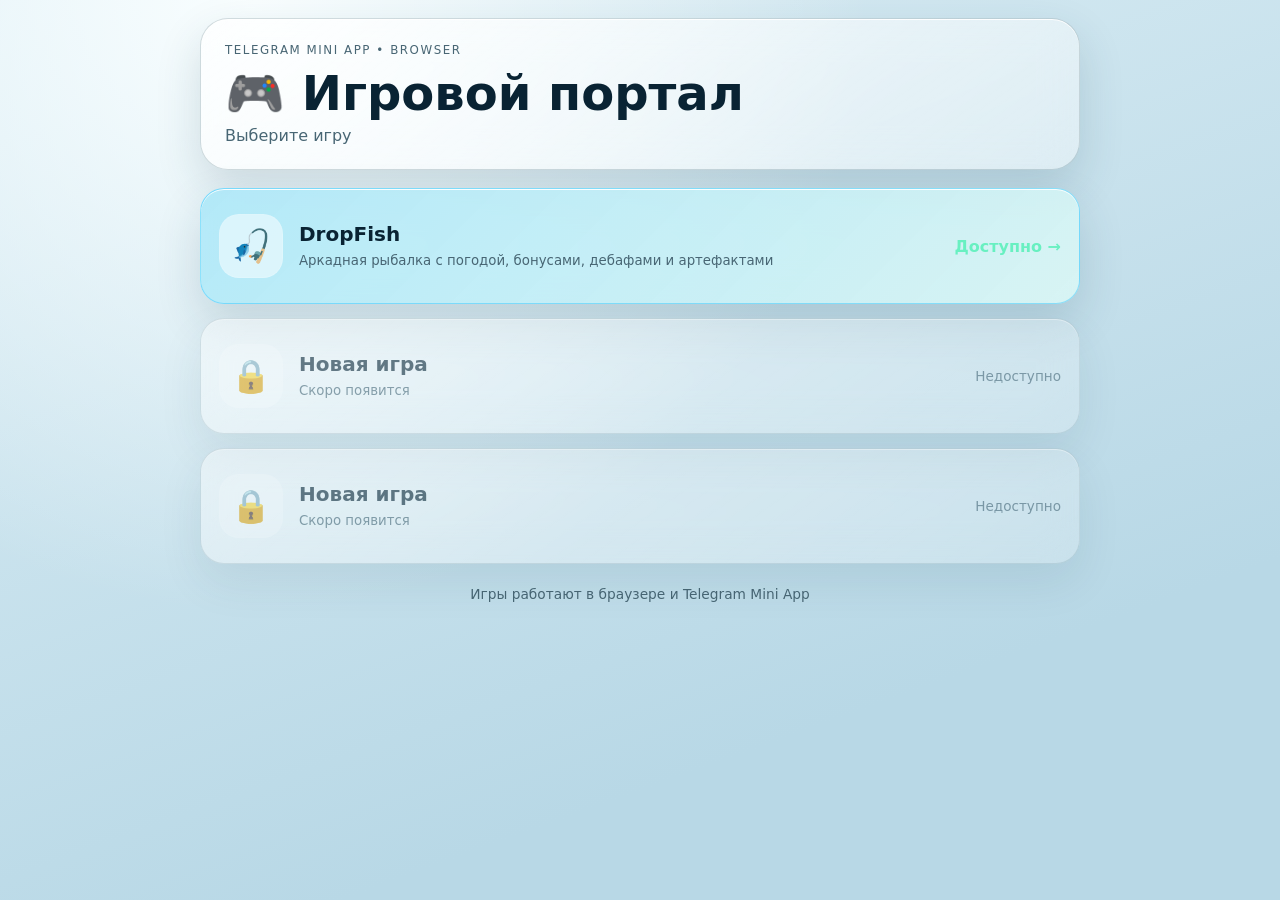
==== index.html @ 7bb8b009 "Add files via upload" ====
<!doctype html>
<html lang="ru">
<head>
  <meta charset="UTF-8" />
  <meta name="viewport" content="width=device-width, initial-scale=1, viewport-fit=cover" />
  <meta name="theme-color" content="#071b2d" />
  <title>Игровой портал</title>
  <link rel="stylesheet" href="./menu.css?v=1.0" />
  <script src="https://telegram.org/js/telegram-web-app.js"></script>
</head>
<body>
  <main class="portal-shell">
    <header class="portal-header glass">
      <div>
        <span class="eyebrow">Telegram Mini App • Browser</span>
        <h1>🎮 Игровой портал</h1>
        <p>Выберите игру</p>
      </div>
    </header>

    <section class="games-grid" aria-label="Список игр">
      <a class="game-card game-card--active glass" href="./dropfish/">
        <span class="game-icon" aria-hidden="true">🎣</span>
        <span class="game-copy">
          <strong>DropFish</strong>
          <small>Аркадная рыбалка с погодой, бонусами, дебафами и артефактами</small>
        </span>
        <span class="play-mark" aria-hidden="true">Доступно →</span>
      </a>

      <div class="game-card game-card--locked glass" aria-disabled="true">
        <span class="game-icon" aria-hidden="true">🔒</span>
        <span class="game-copy">
          <strong>Новая игра</strong>
          <small>Скоро появится</small>
        </span>
        <span class="locked-mark">Недоступно</span>
      </div>

      <div class="game-card game-card--locked glass" aria-disabled="true">
        <span class="game-icon" aria-hidden="true">🔒</span>
        <span class="game-copy">
          <strong>Новая игра</strong>
          <small>Скоро появится</small>
        </span>
        <span class="locked-mark">Недоступно</span>
      </div>
    </section>

    <footer class="portal-footer">Игры работают в браузере и Telegram Mini App</footer>
  </main>
  <script>
    (() => {
      const app = window.Telegram?.WebApp;
      if (app?.initData || (app?.platform && app.platform !== 'unknown')) {
        app.ready();
        app.expand();
        const bg = app.themeParams?.bg_color;
        if (bg) document.documentElement.style.setProperty('--tg-bg', bg);
      }
    })();
  </script>
</body>
</html>
---- menu.css ----
:root {
  color-scheme: dark;
  --bg: var(--tg-bg, #071b2d);
  --panel: rgba(15, 39, 55, .78);
  --panel-strong: rgba(17, 52, 69, .92);
  --line: rgba(157, 225, 255, .18);
  --text: #e8f7ff;
  --muted: #9eb8c7;
  --accent: #35c8ff;
  --accent-2: #68f0c1;
}
* { box-sizing: border-box; }
html, body { margin: 0; min-height: 100%; background: radial-gradient(circle at 20% 0%, #12354a 0, transparent 42%), linear-gradient(160deg, var(--bg), #03111e 72%); color: var(--text); font-family: Inter, ui-sans-serif, system-ui, -apple-system, BlinkMacSystemFont, "Segoe UI", sans-serif; }
body { min-height: 100dvh; padding: max(18px, env(safe-area-inset-top)) 16px max(22px, env(safe-area-inset-bottom)); }
.portal-shell { width: min(880px, 100%); margin: 0 auto; }
.glass { background: linear-gradient(145deg, rgba(255,255,255,.08), rgba(255,255,255,.025)); border: 1px solid var(--line); box-shadow: inset 0 1px rgba(255,255,255,.06), 0 18px 45px rgba(0,0,0,.22); backdrop-filter: blur(18px); -webkit-backdrop-filter: blur(18px); }
.portal-header { border-radius: 28px; padding: 24px; margin-bottom: 18px; }
.eyebrow { display: block; color: var(--muted); font-size: .74rem; letter-spacing: .13em; text-transform: uppercase; }
h1 { margin: 8px 0 4px; font-size: clamp(1.8rem, 6vw, 3rem); }
.portal-header p { margin: 0; color: var(--muted); }
.games-grid { display: grid; gap: 14px; }
.game-card { min-height: 116px; border-radius: 24px; padding: 18px; display: grid; grid-template-columns: auto 1fr auto; align-items: center; gap: 16px; color: inherit; text-decoration: none; transition: transform .2s ease, border-color .2s ease, box-shadow .2s ease; }
.game-card--active { border-color: rgba(53,200,255,.48); background: linear-gradient(135deg, rgba(20,98,128,.76), rgba(9,47,68,.76)); }
.game-card--active:hover, .game-card--active:focus-visible { transform: translateY(-2px); border-color: rgba(104,240,193,.72); box-shadow: inset 0 0 24px rgba(53,200,255,.12), 0 18px 45px rgba(0,0,0,.3); outline: none; }
.game-icon { width: 64px; height: 64px; border-radius: 20px; display: grid; place-items: center; font-size: 2rem; background: rgba(4,21,33,.42); border: 1px solid rgba(255,255,255,.1); }
.game-copy { min-width: 0; display: grid; gap: 6px; }
.game-copy strong { font-size: 1.25rem; }
.game-copy small { color: var(--muted); line-height: 1.35; }
.play-mark { color: var(--accent-2); font-weight: 800; white-space: nowrap; }
.game-card--locked { opacity: .58; cursor: not-allowed; }
.locked-mark { color: var(--muted); font-size: .85rem; }
.portal-footer { text-align: center; color: var(--muted); padding: 22px 8px 4px; font-size: .86rem; }
@media (max-width: 560px) {
  body { padding-left: 12px; padding-right: 12px; }
  .portal-header { padding: 20px; border-radius: 24px; }
  .game-card { grid-template-columns: auto 1fr; min-height: 105px; padding: 15px; border-radius: 22px; }
  .game-icon { width: 56px; height: 56px; border-radius: 17px; }
  .play-mark, .locked-mark { grid-column: 2; }
}
@media (prefers-color-scheme: light) {
  :root { color-scheme: light; --bg: #dceef5; --text: #092333; --muted: #486674; --line: rgba(9,55,74,.18); }
  html, body { background: radial-gradient(circle at 20% 0%, #f9feff 0, transparent 45%), linear-gradient(160deg, #dceef5, #b8d8e6 75%); }
  .glass { background: linear-gradient(145deg, rgba(255,255,255,.72), rgba(255,255,255,.38)); box-shadow: inset 0 1px rgba(255,255,255,.9), 0 18px 45px rgba(25,70,88,.16); }
  .game-card--active { background: linear-gradient(135deg, rgba(171,231,248,.88), rgba(220,248,245,.82)); }
  .game-icon { background: rgba(255,255,255,.5); }
}
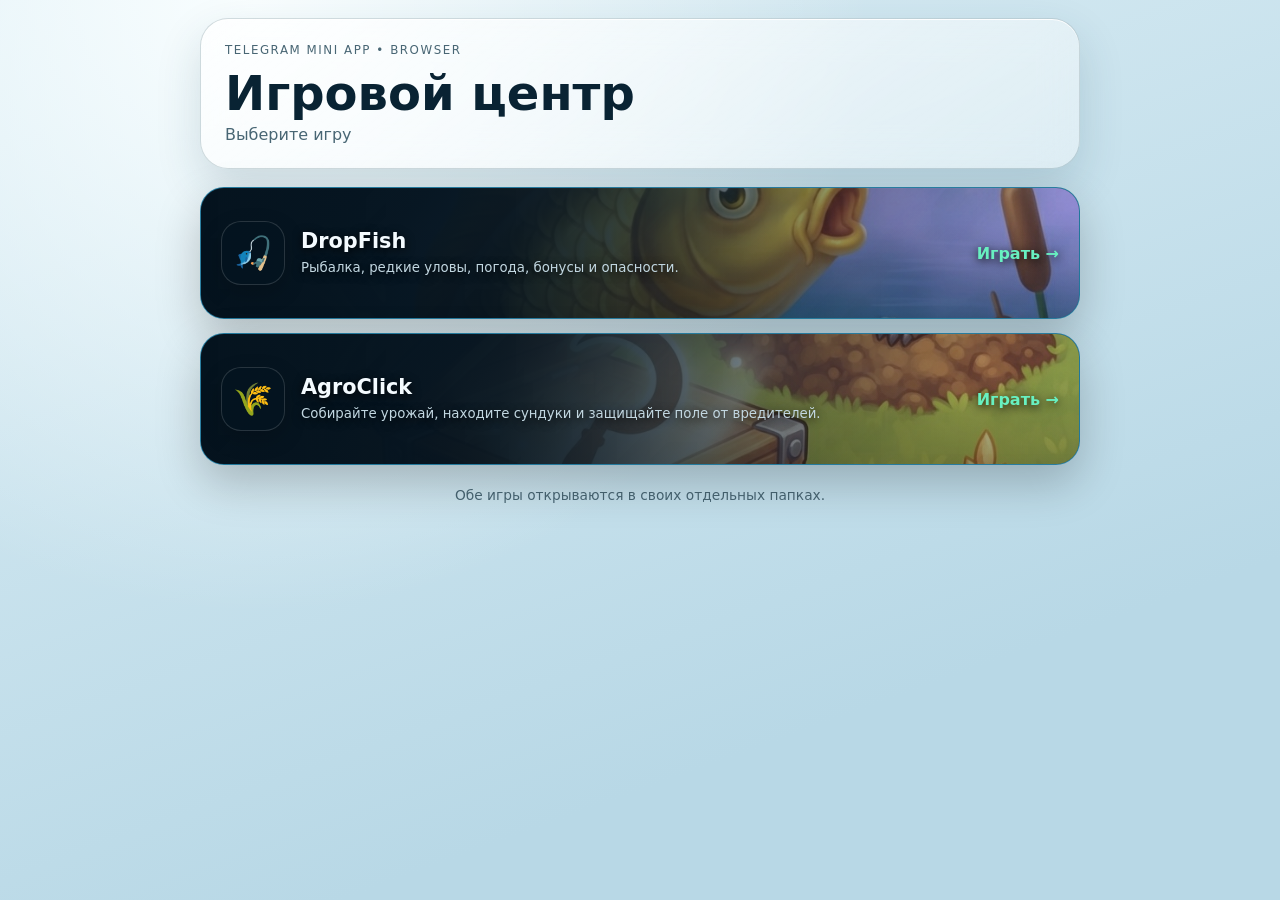
==== commit 1e2ed06b: "Add files via upload" ====
--- a/index.html
+++ b/index.html
@@ -4,61 +4,47 @@
   <meta charset="UTF-8" />
   <meta name="viewport" content="width=device-width, initial-scale=1, viewport-fit=cover" />
   <meta name="theme-color" content="#071b2d" />
-  <title>Игровой портал</title>
-  <link rel="stylesheet" href="./menu.css?v=1.0" />
+  <title>Игровой центр</title>
+  <link rel="stylesheet" href="menu.css?v=1.43-original-cards" />
   <script src="https://telegram.org/js/telegram-web-app.js"></script>
 </head>
 <body>
   <main class="portal-shell">
     <header class="portal-header glass">
-      <div>
-        <span class="eyebrow">Telegram Mini App • Browser</span>
-        <h1>🎮 Игровой портал</h1>
-        <p>Выберите игру</p>
-      </div>
+      <span class="eyebrow">Telegram Mini App • Browser</span>
+      <h1>Игровой центр</h1>
+      <p>Выберите игру</p>
     </header>
 
     <section class="games-grid" aria-label="Список игр">
-      <a class="game-card game-card--active glass" href="./dropfish/">
+      <a class="game-card game-card--active game-card--dropfish glass" href="./dropfish/">
+        <span class="game-card-art" aria-hidden="true"></span>
+        <span class="game-card-shade" aria-hidden="true"></span>
         <span class="game-icon" aria-hidden="true">🎣</span>
         <span class="game-copy">
           <strong>DropFish</strong>
-          <small>Аркадная рыбалка с погодой, бонусами, дебафами и артефактами</small>
+          <small>Рыбалка, редкие уловы, погода, бонусы и опасности.</small>
         </span>
-        <span class="play-mark" aria-hidden="true">Доступно →</span>
+        <span class="play-mark">Играть →</span>
       </a>
 
-      <div class="game-card game-card--locked glass" aria-disabled="true">
-        <span class="game-icon" aria-hidden="true">🔒</span>
+      <a class="game-card game-card--active game-card--agroclick glass" href="./agroclick/">
+        <span class="game-card-art" aria-hidden="true"></span>
+        <span class="game-card-shade" aria-hidden="true"></span>
+        <span class="game-icon" aria-hidden="true">🌾</span>
         <span class="game-copy">
-          <strong>Новая игра</strong>
-          <small>Скоро появится</small>
+          <strong>AgroClick</strong>
+          <small>Собирайте урожай, находите сундуки и защищайте поле от вредителей.</small>
         </span>
-        <span class="locked-mark">Недоступно</span>
-      </div>
-
-      <div class="game-card game-card--locked glass" aria-disabled="true">
-        <span class="game-icon" aria-hidden="true">🔒</span>
-        <span class="game-copy">
-          <strong>Новая игра</strong>
-          <small>Скоро появится</small>
-        </span>
-        <span class="locked-mark">Недоступно</span>
-      </div>
+        <span class="play-mark">Играть →</span>
+      </a>
     </section>
 
-    <footer class="portal-footer">Игры работают в браузере и Telegram Mini App</footer>
+    <footer class="portal-footer">Обе игры открываются в своих отдельных папках.</footer>
   </main>
   <script>
-    (() => {
-      const app = window.Telegram?.WebApp;
-      if (app?.initData || (app?.platform && app.platform !== 'unknown')) {
-        app.ready();
-        app.expand();
-        const bg = app.themeParams?.bg_color;
-        if (bg) document.documentElement.style.setProperty('--tg-bg', bg);
-      }
-    })();
+    const tg = window.Telegram?.WebApp;
+    if (tg) { tg.ready(); tg.expand(); }
   </script>
 </body>
 </html>
--- a/menu.css
+++ b/menu.css
@@ -1,46 +1,153 @@
 :root {
   color-scheme: dark;
   --bg: var(--tg-bg, #071b2d);
-  --panel: rgba(15, 39, 55, .78);
-  --panel-strong: rgba(17, 52, 69, .92);
   --line: rgba(157, 225, 255, .18);
   --text: #e8f7ff;
   --muted: #9eb8c7;
-  --accent: #35c8ff;
   --accent-2: #68f0c1;
 }
+
 * { box-sizing: border-box; }
-html, body { margin: 0; min-height: 100%; background: radial-gradient(circle at 20% 0%, #12354a 0, transparent 42%), linear-gradient(160deg, var(--bg), #03111e 72%); color: var(--text); font-family: Inter, ui-sans-serif, system-ui, -apple-system, BlinkMacSystemFont, "Segoe UI", sans-serif; }
-body { min-height: 100dvh; padding: max(18px, env(safe-area-inset-top)) 16px max(22px, env(safe-area-inset-bottom)); }
+
+html,
+body {
+  margin: 0;
+  min-height: 100%;
+  background:
+    radial-gradient(circle at 20% 0%, #12354a 0, transparent 42%),
+    linear-gradient(160deg, var(--bg), #03111e 72%);
+  color: var(--text);
+  font-family: Inter, ui-sans-serif, system-ui, -apple-system, BlinkMacSystemFont, "Segoe UI", sans-serif;
+}
+
+body {
+  min-height: 100dvh;
+  padding: max(18px, env(safe-area-inset-top)) 16px max(22px, env(safe-area-inset-bottom));
+}
+
 .portal-shell { width: min(880px, 100%); margin: 0 auto; }
-.glass { background: linear-gradient(145deg, rgba(255,255,255,.08), rgba(255,255,255,.025)); border: 1px solid var(--line); box-shadow: inset 0 1px rgba(255,255,255,.06), 0 18px 45px rgba(0,0,0,.22); backdrop-filter: blur(18px); -webkit-backdrop-filter: blur(18px); }
+
+.glass {
+  background: linear-gradient(145deg, rgba(255,255,255,.08), rgba(255,255,255,.025));
+  border: 1px solid var(--line);
+  box-shadow: inset 0 1px rgba(255,255,255,.06), 0 18px 45px rgba(0,0,0,.22);
+  backdrop-filter: blur(18px);
+  -webkit-backdrop-filter: blur(18px);
+}
+
 .portal-header { border-radius: 28px; padding: 24px; margin-bottom: 18px; }
 .eyebrow { display: block; color: var(--muted); font-size: .74rem; letter-spacing: .13em; text-transform: uppercase; }
 h1 { margin: 8px 0 4px; font-size: clamp(1.8rem, 6vw, 3rem); }
 .portal-header p { margin: 0; color: var(--muted); }
 .games-grid { display: grid; gap: 14px; }
-.game-card { min-height: 116px; border-radius: 24px; padding: 18px; display: grid; grid-template-columns: auto 1fr auto; align-items: center; gap: 16px; color: inherit; text-decoration: none; transition: transform .2s ease, border-color .2s ease, box-shadow .2s ease; }
-.game-card--active { border-color: rgba(53,200,255,.48); background: linear-gradient(135deg, rgba(20,98,128,.76), rgba(9,47,68,.76)); }
-.game-card--active:hover, .game-card--active:focus-visible { transform: translateY(-2px); border-color: rgba(104,240,193,.72); box-shadow: inset 0 0 24px rgba(53,200,255,.12), 0 18px 45px rgba(0,0,0,.3); outline: none; }
-.game-icon { width: 64px; height: 64px; border-radius: 20px; display: grid; place-items: center; font-size: 2rem; background: rgba(4,21,33,.42); border: 1px solid rgba(255,255,255,.1); }
-.game-copy { min-width: 0; display: grid; gap: 6px; }
-.game-copy strong { font-size: 1.25rem; }
-.game-copy small { color: var(--muted); line-height: 1.35; }
-.play-mark { color: var(--accent-2); font-weight: 800; white-space: nowrap; }
-.game-card--locked { opacity: .58; cursor: not-allowed; }
+
+.game-card {
+  position: relative;
+  isolation: isolate;
+  overflow: hidden;
+  min-height: 132px;
+  border-radius: 24px;
+  padding: 20px;
+  display: grid;
+  grid-template-columns: auto minmax(0, 1fr) auto;
+  align-items: center;
+  gap: 16px;
+  color: inherit;
+  text-decoration: none;
+  transition: transform .2s ease, border-color .2s ease, box-shadow .2s ease;
+}
+
+.game-card--active {
+  border-color: rgba(53,200,255,.48);
+  background: linear-gradient(135deg, rgba(8,37,55,.96), rgba(7,31,47,.86));
+}
+
+.game-card--active:hover,
+.game-card--active:focus-visible {
+  transform: translateY(-2px);
+  border-color: rgba(104,240,193,.72);
+  box-shadow: inset 0 0 24px rgba(53,200,255,.12), 0 18px 45px rgba(0,0,0,.3);
+  outline: none;
+}
+
+.game-card-art,
+.game-card-shade {
+  position: absolute;
+  inset: 0;
+  pointer-events: none;
+}
+
+.game-card-art {
+  z-index: -3;
+  background-position: center right;
+  background-repeat: no-repeat;
+  background-size: cover;
+  opacity: .92;
+  transform: scale(1.01);
+
+  /* Изображение заметно справа сверху и плавно исчезает к левому нижнему углу. */
+  -webkit-mask-image: linear-gradient(135deg, transparent 0%, rgba(0,0,0,.08) 23%, rgba(0,0,0,.78) 58%, #000 82%);
+  mask-image: linear-gradient(135deg, transparent 0%, rgba(0,0,0,.08) 23%, rgba(0,0,0,.78) 58%, #000 82%);
+}
+
+.game-card--dropfish .game-card-art { background-image: url("./assets/menu/dropfish-card-v2.png?v=1.43"); }
+.game-card--agroclick .game-card-art { background-image: url("./assets/menu/agroclick-card-v2.png?v=1.43"); }
+
+.game-card-shade {
+  z-index: -2;
+  background:
+    linear-gradient(90deg, rgba(4,18,29,.96) 0%, rgba(4,18,29,.85) 34%, rgba(4,18,29,.32) 68%, rgba(4,18,29,.08) 100%),
+    linear-gradient(0deg, rgba(2,12,20,.28), transparent 72%);
+}
+
+.game-card > :not(.game-card-art):not(.game-card-shade) { position: relative; z-index: 1; }
+
+.game-icon {
+  width: 64px;
+  height: 64px;
+  border-radius: 20px;
+  display: grid;
+  place-items: center;
+  font-size: 2rem;
+  background: rgba(4,21,33,.6);
+  border: 1px solid rgba(255,255,255,.14);
+  box-shadow: 0 8px 22px rgba(0,0,0,.18);
+}
+
+.game-copy { min-width: 0; display: grid; gap: 6px; text-shadow: 0 2px 10px rgba(0,0,0,.9); }
+.game-copy strong { font-size: 1.3rem; }
+.game-copy small { color: #c2d7e1; line-height: 1.4; max-width: 520px; }
+.play-mark { color: var(--accent-2); font-weight: 800; white-space: nowrap; text-shadow: 0 2px 10px rgba(0,0,0,.9); }
+
+.game-card--locked { opacity: .58; cursor: not-allowed; min-height: 112px; }
 .locked-mark { color: var(--muted); font-size: .85rem; }
 .portal-footer { text-align: center; color: var(--muted); padding: 22px 8px 4px; font-size: .86rem; }
+
 @media (max-width: 560px) {
   body { padding-left: 12px; padding-right: 12px; }
   .portal-header { padding: 20px; border-radius: 24px; }
-  .game-card { grid-template-columns: auto 1fr; min-height: 105px; padding: 15px; border-radius: 22px; }
+  .game-card { grid-template-columns: auto 1fr; min-height: 132px; padding: 16px; border-radius: 22px; }
   .game-icon { width: 56px; height: 56px; border-radius: 17px; }
   .play-mark, .locked-mark { grid-column: 2; }
+  .game-card-art { background-position: 62% center; opacity: .83; }
+  .game-card-shade {
+    background:
+      linear-gradient(90deg, rgba(4,18,29,.98) 0%, rgba(4,18,29,.88) 45%, rgba(4,18,29,.25) 100%),
+      linear-gradient(0deg, rgba(2,12,20,.38), transparent 72%);
+  }
 }
+
 @media (prefers-color-scheme: light) {
   :root { color-scheme: light; --bg: #dceef5; --text: #092333; --muted: #486674; --line: rgba(9,55,74,.18); }
-  html, body { background: radial-gradient(circle at 20% 0%, #f9feff 0, transparent 45%), linear-gradient(160deg, #dceef5, #b8d8e6 75%); }
-  .glass { background: linear-gradient(145deg, rgba(255,255,255,.72), rgba(255,255,255,.38)); box-shadow: inset 0 1px rgba(255,255,255,.9), 0 18px 45px rgba(25,70,88,.16); }
-  .game-card--active { background: linear-gradient(135deg, rgba(171,231,248,.88), rgba(220,248,245,.82)); }
-  .game-icon { background: rgba(255,255,255,.5); }
+  html, body {
+    background:
+      radial-gradient(circle at 20% 0%, #f9feff 0, transparent 45%),
+      linear-gradient(160deg, #dceef5, #b8d8e6 75%);
+  }
+  .portal-header.glass,
+  .game-card--locked.glass {
+    background: linear-gradient(145deg, rgba(255,255,255,.72), rgba(255,255,255,.38));
+    box-shadow: inset 0 1px rgba(255,255,255,.9), 0 18px 45px rgba(25,70,88,.16);
+  }
+  .game-card--active { color: #f4fbff; }
 }
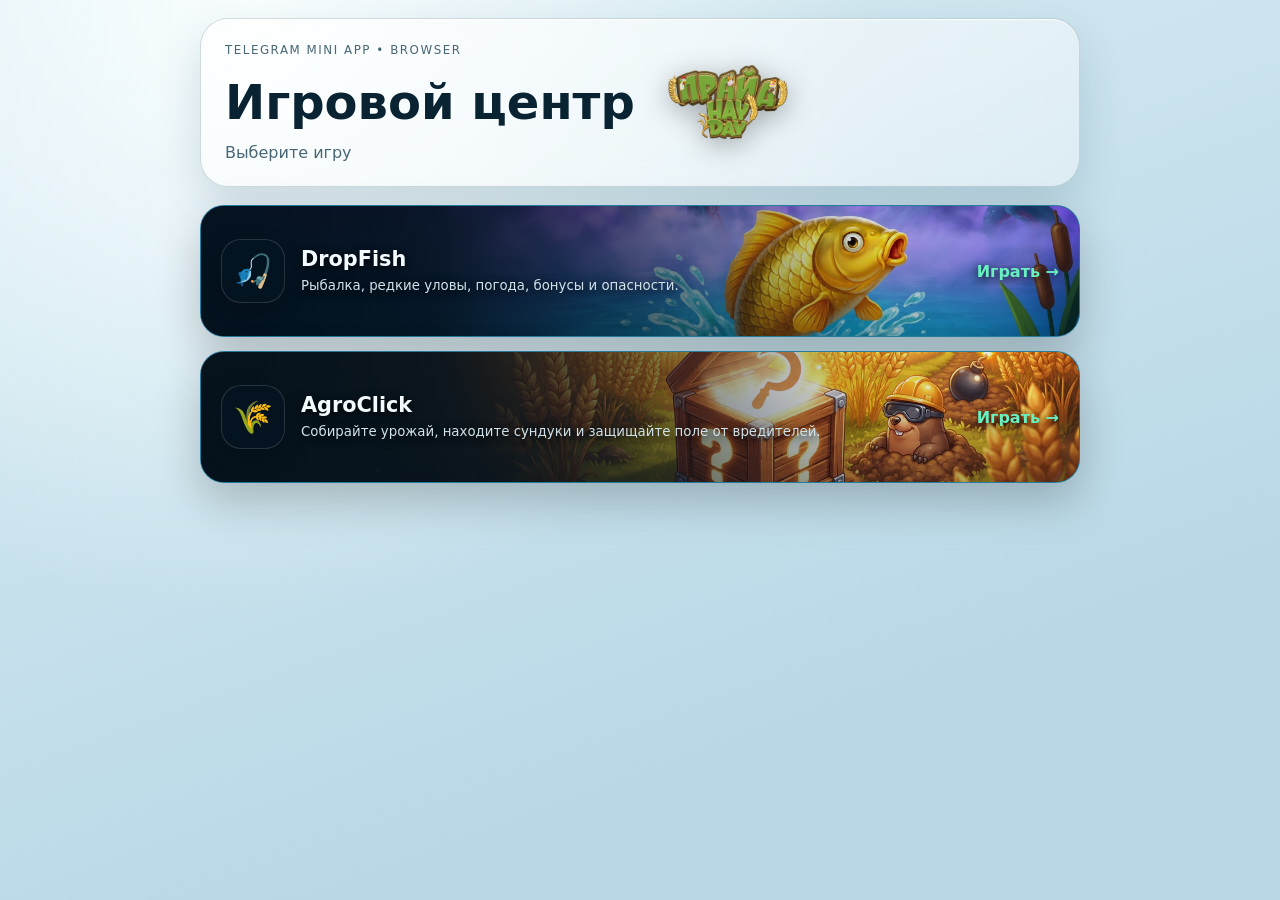
==== commit 7349247a: "Add files via upload" ====
--- a/index.html
+++ b/index.html
@@ -5,46 +5,34 @@
   <meta name="viewport" content="width=device-width, initial-scale=1, viewport-fit=cover" />
   <meta name="theme-color" content="#071b2d" />
   <title>Игровой центр</title>
-  <link rel="stylesheet" href="menu.css?v=1.43-original-cards" />
+  <link rel="stylesheet" href="menu.css?v=1.45-test-complete" />
   <script src="https://telegram.org/js/telegram-web-app.js"></script>
 </head>
 <body>
   <main class="portal-shell">
     <header class="portal-header glass">
       <span class="eyebrow">Telegram Mini App • Browser</span>
-      <h1>Игровой центр</h1>
+      <div class="portal-title-row">
+        <h1>Игровой центр</h1>
+        <img class="portal-logo" src="./assets/menu/game-center-logo.png?v=1.45" alt="Логотип игрового центра" />
+      </div>
       <p>Выберите игру</p>
     </header>
-
     <section class="games-grid" aria-label="Список игр">
       <a class="game-card game-card--active game-card--dropfish glass" href="./dropfish/">
-        <span class="game-card-art" aria-hidden="true"></span>
-        <span class="game-card-shade" aria-hidden="true"></span>
+        <span class="game-card-art" aria-hidden="true"></span><span class="game-card-shade" aria-hidden="true"></span>
         <span class="game-icon" aria-hidden="true">🎣</span>
-        <span class="game-copy">
-          <strong>DropFish</strong>
-          <small>Рыбалка, редкие уловы, погода, бонусы и опасности.</small>
-        </span>
+        <span class="game-copy"><strong>DropFish</strong><small>Рыбалка, редкие уловы, погода, бонусы и опасности.</small></span>
         <span class="play-mark">Играть →</span>
       </a>
-
       <a class="game-card game-card--active game-card--agroclick glass" href="./agroclick/">
-        <span class="game-card-art" aria-hidden="true"></span>
-        <span class="game-card-shade" aria-hidden="true"></span>
+        <span class="game-card-art" aria-hidden="true"></span><span class="game-card-shade" aria-hidden="true"></span>
         <span class="game-icon" aria-hidden="true">🌾</span>
-        <span class="game-copy">
-          <strong>AgroClick</strong>
-          <small>Собирайте урожай, находите сундуки и защищайте поле от вредителей.</small>
-        </span>
+        <span class="game-copy"><strong>AgroClick</strong><small>Собирайте урожай, находите сундуки и защищайте поле от вредителей.</small></span>
         <span class="play-mark">Играть →</span>
       </a>
     </section>
-
-    <footer class="portal-footer">Обе игры открываются в своих отдельных папках.</footer>
   </main>
-  <script>
-    const tg = window.Telegram?.WebApp;
-    if (tg) { tg.ready(); tg.expand(); }
-  </script>
+  <script>const tg=window.Telegram?.WebApp;if(tg){tg.ready();tg.expand();}</script>
 </body>
 </html>
--- a/menu.css
+++ b/menu.css
@@ -6,11 +6,8 @@
   --muted: #9eb8c7;
   --accent-2: #68f0c1;
 }
-
 * { box-sizing: border-box; }
-
-html,
-body {
+html, body {
   margin: 0;
   min-height: 100%;
   background:
@@ -19,14 +16,11 @@
   color: var(--text);
   font-family: Inter, ui-sans-serif, system-ui, -apple-system, BlinkMacSystemFont, "Segoe UI", sans-serif;
 }
-
 body {
   min-height: 100dvh;
   padding: max(18px, env(safe-area-inset-top)) 16px max(22px, env(safe-area-inset-bottom));
 }
-
 .portal-shell { width: min(880px, 100%); margin: 0 auto; }
-
 .glass {
   background: linear-gradient(145deg, rgba(255,255,255,.08), rgba(255,255,255,.025));
   border: 1px solid var(--line);
@@ -34,13 +28,13 @@
   backdrop-filter: blur(18px);
   -webkit-backdrop-filter: blur(18px);
 }
-
 .portal-header { border-radius: 28px; padding: 24px; margin-bottom: 18px; }
 .eyebrow { display: block; color: var(--muted); font-size: .74rem; letter-spacing: .13em; text-transform: uppercase; }
-h1 { margin: 8px 0 4px; font-size: clamp(1.8rem, 6vw, 3rem); }
+.portal-title-row { display: flex; align-items: center; gap: 18px; margin: 8px 0 4px; }
+h1 { margin: 0; font-size: clamp(1.8rem, 6vw, 3rem); line-height: 1; }
+.portal-logo { width: clamp(92px, 16vw, 150px); max-height: 74px; object-fit: contain; filter: drop-shadow(0 6px 14px rgba(0,0,0,.32)); }
 .portal-header p { margin: 0; color: var(--muted); }
 .games-grid { display: grid; gap: 14px; }
-
 .game-card {
   position: relative;
   isolation: isolate;
@@ -56,12 +50,10 @@
   text-decoration: none;
   transition: transform .2s ease, border-color .2s ease, box-shadow .2s ease;
 }
-
 .game-card--active {
   border-color: rgba(53,200,255,.48);
   background: linear-gradient(135deg, rgba(8,37,55,.96), rgba(7,31,47,.86));
 }
-
 .game-card--active:hover,
 .game-card--active:focus-visible {
   transform: translateY(-2px);
@@ -69,85 +61,50 @@
   box-shadow: inset 0 0 24px rgba(53,200,255,.12), 0 18px 45px rgba(0,0,0,.3);
   outline: none;
 }
-
-.game-card-art,
-.game-card-shade {
-  position: absolute;
-  inset: 0;
-  pointer-events: none;
-}
-
+.game-card-art, .game-card-shade { position: absolute; inset: 0; pointer-events: none; }
 .game-card-art {
   z-index: -3;
-  background-position: center right;
+  background-position: center;
   background-repeat: no-repeat;
   background-size: cover;
-  opacity: .92;
-  transform: scale(1.01);
-
-  /* Изображение заметно справа сверху и плавно исчезает к левому нижнему углу. */
-  -webkit-mask-image: linear-gradient(135deg, transparent 0%, rgba(0,0,0,.08) 23%, rgba(0,0,0,.78) 58%, #000 82%);
-  mask-image: linear-gradient(135deg, transparent 0%, rgba(0,0,0,.08) 23%, rgba(0,0,0,.78) 58%, #000 82%);
+  opacity: .98;
 }
-
-.game-card--dropfish .game-card-art { background-image: url("./assets/menu/dropfish-card-v2.png?v=1.43"); }
-.game-card--agroclick .game-card-art { background-image: url("./assets/menu/agroclick-card-v2.png?v=1.43"); }
-
+.game-card--dropfish .game-card-art { background-image: url("./assets/menu/dropfish-card.jpg?v=1.45"); }
+.game-card--agroclick .game-card-art { background-image: url("./assets/menu/agroclick-card.jpg?v=1.45"); }
 .game-card-shade {
   z-index: -2;
   background:
-    linear-gradient(90deg, rgba(4,18,29,.96) 0%, rgba(4,18,29,.85) 34%, rgba(4,18,29,.32) 68%, rgba(4,18,29,.08) 100%),
-    linear-gradient(0deg, rgba(2,12,20,.28), transparent 72%);
+    linear-gradient(90deg, rgba(4,18,29,.97) 0%, rgba(4,18,29,.90) 27%, rgba(4,18,29,.58) 48%, rgba(4,18,29,.12) 76%, rgba(4,18,29,.02) 100%),
+    linear-gradient(0deg, rgba(2,12,20,.24), transparent 72%);
 }
-
 .game-card > :not(.game-card-art):not(.game-card-shade) { position: relative; z-index: 1; }
-
 .game-icon {
-  width: 64px;
-  height: 64px;
-  border-radius: 20px;
-  display: grid;
-  place-items: center;
-  font-size: 2rem;
-  background: rgba(4,21,33,.6);
-  border: 1px solid rgba(255,255,255,.14);
+  width: 64px; height: 64px; border-radius: 20px; display: grid; place-items: center;
+  font-size: 2rem; background: rgba(4,21,33,.64); border: 1px solid rgba(255,255,255,.14);
   box-shadow: 0 8px 22px rgba(0,0,0,.18);
 }
-
-.game-copy { min-width: 0; display: grid; gap: 6px; text-shadow: 0 2px 10px rgba(0,0,0,.9); }
+.game-copy { min-width: 0; display: grid; gap: 6px; text-shadow: 0 2px 10px rgba(0,0,0,.95); }
 .game-copy strong { font-size: 1.3rem; }
-.game-copy small { color: #c2d7e1; line-height: 1.4; max-width: 520px; }
-.play-mark { color: var(--accent-2); font-weight: 800; white-space: nowrap; text-shadow: 0 2px 10px rgba(0,0,0,.9); }
-
-.game-card--locked { opacity: .58; cursor: not-allowed; min-height: 112px; }
-.locked-mark { color: var(--muted); font-size: .85rem; }
-.portal-footer { text-align: center; color: var(--muted); padding: 22px 8px 4px; font-size: .86rem; }
-
+.game-copy small { color: #d0e2ea; line-height: 1.4; max-width: 520px; }
+.play-mark { color: var(--accent-2); font-weight: 800; white-space: nowrap; text-shadow: 0 2px 10px rgba(0,0,0,.95); }
 @media (max-width: 560px) {
   body { padding-left: 12px; padding-right: 12px; }
   .portal-header { padding: 20px; border-radius: 24px; }
+  .portal-title-row { gap: 10px; }
+  .portal-logo { width: 86px; max-height: 58px; }
   .game-card { grid-template-columns: auto 1fr; min-height: 132px; padding: 16px; border-radius: 22px; }
   .game-icon { width: 56px; height: 56px; border-radius: 17px; }
-  .play-mark, .locked-mark { grid-column: 2; }
-  .game-card-art { background-position: 62% center; opacity: .83; }
+  .play-mark { grid-column: 2; }
+  .game-card-art { background-position: 58% center; }
   .game-card-shade {
     background:
-      linear-gradient(90deg, rgba(4,18,29,.98) 0%, rgba(4,18,29,.88) 45%, rgba(4,18,29,.25) 100%),
+      linear-gradient(90deg, rgba(4,18,29,.98) 0%, rgba(4,18,29,.92) 42%, rgba(4,18,29,.34) 72%, rgba(4,18,29,.08) 100%),
       linear-gradient(0deg, rgba(2,12,20,.38), transparent 72%);
   }
 }
-
 @media (prefers-color-scheme: light) {
   :root { color-scheme: light; --bg: #dceef5; --text: #092333; --muted: #486674; --line: rgba(9,55,74,.18); }
-  html, body {
-    background:
-      radial-gradient(circle at 20% 0%, #f9feff 0, transparent 45%),
-      linear-gradient(160deg, #dceef5, #b8d8e6 75%);
-  }
-  .portal-header.glass,
-  .game-card--locked.glass {
-    background: linear-gradient(145deg, rgba(255,255,255,.72), rgba(255,255,255,.38));
-    box-shadow: inset 0 1px rgba(255,255,255,.9), 0 18px 45px rgba(25,70,88,.16);
-  }
+  html, body { background: radial-gradient(circle at 20% 0%, #f9feff 0, transparent 45%), linear-gradient(160deg, #dceef5, #b8d8e6 75%); }
+  .portal-header.glass { background: linear-gradient(145deg, rgba(255,255,255,.72), rgba(255,255,255,.38)); box-shadow: inset 0 1px rgba(255,255,255,.9), 0 18px 45px rgba(25,70,88,.16); }
   .game-card--active { color: #f4fbff; }
 }
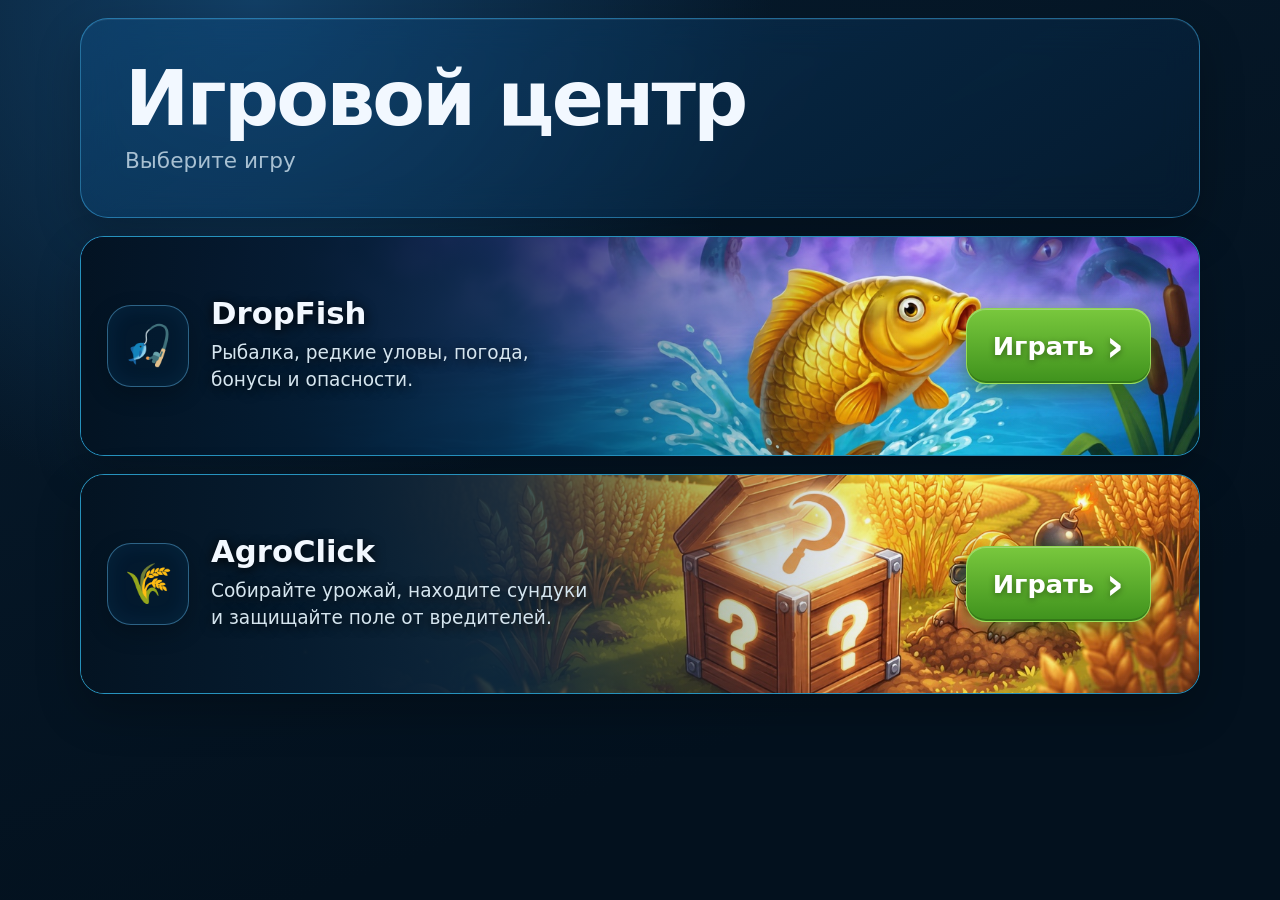
==== commit 47743916: "Add files via upload" ====
--- a/index.html
+++ b/index.html
@@ -5,31 +5,37 @@
   <meta name="viewport" content="width=device-width, initial-scale=1, viewport-fit=cover" />
   <meta name="theme-color" content="#071b2d" />
   <title>Игровой центр</title>
-  <link rel="stylesheet" href="menu.css?v=1.45-test-complete" />
+  <link rel="stylesheet" href="menu.css?v=1.47-menu-final" />
   <script src="https://telegram.org/js/telegram-web-app.js"></script>
 </head>
 <body>
   <main class="portal-shell">
     <header class="portal-header glass">
-      <span class="eyebrow">Telegram Mini App • Browser</span>
-      <div class="portal-title-row">
-        <h1>Игровой центр</h1>
-        <img class="portal-logo" src="./assets/menu/game-center-logo.png?v=1.45" alt="Логотип игрового центра" />
-      </div>
+      <h1>Игровой центр</h1>
       <p>Выберите игру</p>
     </header>
+
     <section class="games-grid" aria-label="Список игр">
       <a class="game-card game-card--active game-card--dropfish glass" href="./dropfish/">
-        <span class="game-card-art" aria-hidden="true"></span><span class="game-card-shade" aria-hidden="true"></span>
+        <span class="game-card-art" aria-hidden="true"></span>
+        <span class="game-card-shade" aria-hidden="true"></span>
         <span class="game-icon" aria-hidden="true">🎣</span>
-        <span class="game-copy"><strong>DropFish</strong><small>Рыбалка, редкие уловы, погода, бонусы и опасности.</small></span>
-        <span class="play-mark">Играть →</span>
+        <span class="game-copy">
+          <strong>DropFish</strong>
+          <small>Рыбалка, редкие уловы, погода,<br>бонусы и опасности.</small>
+        </span>
+        <span class="play-mark">Играть <b aria-hidden="true">›</b></span>
       </a>
+
       <a class="game-card game-card--active game-card--agroclick glass" href="./agroclick/">
-        <span class="game-card-art" aria-hidden="true"></span><span class="game-card-shade" aria-hidden="true"></span>
+        <span class="game-card-art" aria-hidden="true"></span>
+        <span class="game-card-shade" aria-hidden="true"></span>
         <span class="game-icon" aria-hidden="true">🌾</span>
-        <span class="game-copy"><strong>AgroClick</strong><small>Собирайте урожай, находите сундуки и защищайте поле от вредителей.</small></span>
-        <span class="play-mark">Играть →</span>
+        <span class="game-copy">
+          <strong>AgroClick</strong>
+          <small>Собирайте урожай, находите сундуки<br>и защищайте поле от вредителей.</small>
+        </span>
+        <span class="play-mark">Играть <b aria-hidden="true">›</b></span>
       </a>
     </section>
   </main>
--- a/menu.css
+++ b/menu.css
@@ -1,18 +1,20 @@
 :root {
   color-scheme: dark;
   --bg: var(--tg-bg, #071b2d);
-  --line: rgba(157, 225, 255, .18);
-  --text: #e8f7ff;
-  --muted: #9eb8c7;
-  --accent-2: #68f0c1;
+  --line: rgba(68, 192, 255, .46);
+  --text: #f2f8ff;
+  --muted: #a8c0d2;
+  --green-1: #79c83d;
+  --green-2: #3f921d;
+  --green-border: rgba(174, 239, 104, .72);
 }
 * { box-sizing: border-box; }
 html, body {
   margin: 0;
   min-height: 100%;
   background:
-    radial-gradient(circle at 20% 0%, #12354a 0, transparent 42%),
-    linear-gradient(160deg, var(--bg), #03111e 72%);
+    radial-gradient(circle at 20% 0%, #123f66 0, transparent 38%),
+    linear-gradient(160deg, var(--bg), #03111e 74%);
   color: var(--text);
   font-family: Inter, ui-sans-serif, system-ui, -apple-system, BlinkMacSystemFont, "Segoe UI", sans-serif;
 }
@@ -20,45 +22,59 @@
   min-height: 100dvh;
   padding: max(18px, env(safe-area-inset-top)) 16px max(22px, env(safe-area-inset-bottom));
 }
-.portal-shell { width: min(880px, 100%); margin: 0 auto; }
+.portal-shell { width: min(1120px, 100%); margin: 0 auto; }
 .glass {
-  background: linear-gradient(145deg, rgba(255,255,255,.08), rgba(255,255,255,.025));
+  background: linear-gradient(145deg, rgba(13, 76, 128, .48), rgba(6, 34, 62, .42));
   border: 1px solid var(--line);
-  box-shadow: inset 0 1px rgba(255,255,255,.06), 0 18px 45px rgba(0,0,0,.22);
+  box-shadow: inset 0 1px rgba(255,255,255,.07), 0 18px 45px rgba(0,0,0,.24);
   backdrop-filter: blur(18px);
   -webkit-backdrop-filter: blur(18px);
 }
-.portal-header { border-radius: 28px; padding: 24px; margin-bottom: 18px; }
-.eyebrow { display: block; color: var(--muted); font-size: .74rem; letter-spacing: .13em; text-transform: uppercase; }
-.portal-title-row { display: flex; align-items: center; gap: 18px; margin: 8px 0 4px; }
-h1 { margin: 0; font-size: clamp(1.8rem, 6vw, 3rem); line-height: 1; }
-.portal-logo { width: clamp(92px, 16vw, 150px); max-height: 74px; object-fit: contain; filter: drop-shadow(0 6px 14px rgba(0,0,0,.32)); }
-.portal-header p { margin: 0; color: var(--muted); }
-.games-grid { display: grid; gap: 14px; }
+.portal-header {
+  border-radius: 28px;
+  padding: clamp(24px, 4vw, 44px);
+  margin-bottom: 18px;
+  min-height: 180px;
+  display: flex;
+  flex-direction: column;
+  justify-content: center;
+}
+h1 {
+  margin: 0 0 12px;
+  font-size: clamp(2.25rem, 6vw, 5rem);
+  line-height: .95;
+  letter-spacing: -.035em;
+}
+.portal-header p {
+  margin: 0;
+  color: var(--muted);
+  font-size: clamp(1rem, 2vw, 1.35rem);
+}
+.games-grid { display: grid; gap: 18px; }
 .game-card {
   position: relative;
   isolation: isolate;
   overflow: hidden;
-  min-height: 132px;
+  min-height: 220px;
   border-radius: 24px;
-  padding: 20px;
+  padding: 24px 26px;
   display: grid;
-  grid-template-columns: auto minmax(0, 1fr) auto;
+  grid-template-columns: auto minmax(300px, 460px) 1fr auto;
   align-items: center;
-  gap: 16px;
+  gap: 22px;
   color: inherit;
   text-decoration: none;
   transition: transform .2s ease, border-color .2s ease, box-shadow .2s ease;
 }
 .game-card--active {
-  border-color: rgba(53,200,255,.48);
+  border-color: rgba(53,200,255,.68);
   background: linear-gradient(135deg, rgba(8,37,55,.96), rgba(7,31,47,.86));
 }
 .game-card--active:hover,
 .game-card--active:focus-visible {
   transform: translateY(-2px);
-  border-color: rgba(104,240,193,.72);
-  box-shadow: inset 0 0 24px rgba(53,200,255,.12), 0 18px 45px rgba(0,0,0,.3);
+  border-color: rgba(126,211,66,.9);
+  box-shadow: inset 0 0 28px rgba(53,200,255,.13), 0 18px 45px rgba(0,0,0,.32);
   outline: none;
 }
 .game-card-art, .game-card-shade { position: absolute; inset: 0; pointer-events: none; }
@@ -67,44 +83,129 @@
   background-position: center;
   background-repeat: no-repeat;
   background-size: cover;
-  opacity: .98;
-}
-.game-card--dropfish .game-card-art { background-image: url("./assets/menu/dropfish-card.jpg?v=1.45"); }
-.game-card--agroclick .game-card-art { background-image: url("./assets/menu/agroclick-card.jpg?v=1.45"); }
+  opacity: 1;
+}
+.game-card--dropfish .game-card-art { background-image: url("./assets/menu/dropfish-card.jpg?v=1.47"); }
+.game-card--agroclick .game-card-art { background-image: url("./assets/menu/agroclick-card.jpg?v=1.47"); }
 .game-card-shade {
   z-index: -2;
   background:
-    linear-gradient(90deg, rgba(4,18,29,.97) 0%, rgba(4,18,29,.90) 27%, rgba(4,18,29,.58) 48%, rgba(4,18,29,.12) 76%, rgba(4,18,29,.02) 100%),
-    linear-gradient(0deg, rgba(2,12,20,.24), transparent 72%);
+    linear-gradient(90deg,
+      rgba(3,19,34,.99) 0%,
+      rgba(4,27,48,.96) 20%,
+      rgba(5,38,66,.84) 38%,
+      rgba(5,38,66,.35) 54%,
+      rgba(5,38,66,.06) 70%,
+      rgba(5,38,66,.01) 100%);
 }
 .game-card > :not(.game-card-art):not(.game-card-shade) { position: relative; z-index: 1; }
 .game-icon {
-  width: 64px; height: 64px; border-radius: 20px; display: grid; place-items: center;
-  font-size: 2rem; background: rgba(4,21,33,.64); border: 1px solid rgba(255,255,255,.14);
-  box-shadow: 0 8px 22px rgba(0,0,0,.18);
-}
-.game-copy { min-width: 0; display: grid; gap: 6px; text-shadow: 0 2px 10px rgba(0,0,0,.95); }
-.game-copy strong { font-size: 1.3rem; }
-.game-copy small { color: #d0e2ea; line-height: 1.4; max-width: 520px; }
-.play-mark { color: var(--accent-2); font-weight: 800; white-space: nowrap; text-shadow: 0 2px 10px rgba(0,0,0,.95); }
-@media (max-width: 560px) {
+  width: 82px;
+  height: 82px;
+  border-radius: 24px;
+  display: grid;
+  place-items: center;
+  font-size: 2.45rem;
+  background: rgba(3,28,50,.72);
+  border: 1px solid rgba(106,201,255,.42);
+  box-shadow: 0 8px 22px rgba(0,0,0,.22), inset 0 0 22px rgba(53,170,255,.08);
+}
+.game-copy {
+  min-width: 0;
+  display: grid;
+  gap: 10px;
+  text-shadow: 0 2px 12px rgba(0,0,0,.95);
+}
+.game-copy strong { font-size: clamp(1.6rem, 2.4vw, 2.2rem); line-height: 1; }
+.game-copy small {
+  color: #d5e5ef;
+  line-height: 1.48;
+  font-size: clamp(.98rem, 1.45vw, 1.22rem);
+}
+.play-mark {
+  justify-self: end;
+  align-self: center;
+  min-width: 164px;
+  min-height: 76px;
+  padding: 0 26px;
+  display: inline-flex;
+  align-items: center;
+  justify-content: center;
+  gap: 12px;
+  border-radius: 20px;
+  color: #fff;
+  font-size: clamp(1.2rem, 2vw, 1.75rem);
+  font-weight: 850;
+  white-space: nowrap;
+  background: linear-gradient(180deg, var(--green-1), var(--green-2));
+  border: 1px solid var(--green-border);
+  box-shadow:
+    inset 0 1px rgba(255,255,255,.28),
+    inset 0 -2px rgba(0,0,0,.18),
+    0 8px 20px rgba(24,88,8,.42),
+    0 0 18px rgba(118,201,54,.2);
+  text-shadow: 0 2px 6px rgba(0,0,0,.36);
+}
+.play-mark b { font-size: 1.7em; line-height: .7; }
+.game-card:hover .play-mark,
+.game-card:focus-visible .play-mark { filter: brightness(1.08); transform: translateY(-1px); }
+
+@media (max-width: 820px) {
+  .portal-shell { width: min(760px, 100%); }
+  .portal-header { min-height: 140px; }
+  .game-card {
+    min-height: 178px;
+    grid-template-columns: auto minmax(0, 1fr) auto;
+    padding: 20px;
+    gap: 16px;
+  }
+  .game-card-shade {
+    background: linear-gradient(90deg,
+      rgba(3,19,34,.99) 0%,
+      rgba(4,27,48,.95) 36%,
+      rgba(5,38,66,.58) 58%,
+      rgba(5,38,66,.08) 100%);
+  }
+  .game-icon { width: 68px; height: 68px; border-radius: 20px; font-size: 2rem; }
+  .play-mark { min-width: 124px; min-height: 62px; padding: 0 20px; border-radius: 17px; }
+}
+
+@media (max-width: 580px) {
   body { padding-left: 12px; padding-right: 12px; }
-  .portal-header { padding: 20px; border-radius: 24px; }
-  .portal-title-row { gap: 10px; }
-  .portal-logo { width: 86px; max-height: 58px; }
-  .game-card { grid-template-columns: auto 1fr; min-height: 132px; padding: 16px; border-radius: 22px; }
-  .game-icon { width: 56px; height: 56px; border-radius: 17px; }
-  .play-mark { grid-column: 2; }
-  .game-card-art { background-position: 58% center; }
+  .portal-header { padding: 22px; min-height: 122px; border-radius: 24px; }
+  h1 { font-size: clamp(2rem, 11vw, 3.25rem); }
+  .games-grid { gap: 14px; }
+  .game-card {
+    min-height: 168px;
+    grid-template-columns: auto 1fr;
+    grid-template-rows: auto auto;
+    padding: 16px;
+    border-radius: 22px;
+    gap: 12px 14px;
+  }
+  .game-card-art { background-position: 62% center; }
   .game-card-shade {
-    background:
-      linear-gradient(90deg, rgba(4,18,29,.98) 0%, rgba(4,18,29,.92) 42%, rgba(4,18,29,.34) 72%, rgba(4,18,29,.08) 100%),
-      linear-gradient(0deg, rgba(2,12,20,.38), transparent 72%);
-  }
-}
-@media (prefers-color-scheme: light) {
-  :root { color-scheme: light; --bg: #dceef5; --text: #092333; --muted: #486674; --line: rgba(9,55,74,.18); }
-  html, body { background: radial-gradient(circle at 20% 0%, #f9feff 0, transparent 45%), linear-gradient(160deg, #dceef5, #b8d8e6 75%); }
-  .portal-header.glass { background: linear-gradient(145deg, rgba(255,255,255,.72), rgba(255,255,255,.38)); box-shadow: inset 0 1px rgba(255,255,255,.9), 0 18px 45px rgba(25,70,88,.16); }
-  .game-card--active { color: #f4fbff; }
-}
+    background: linear-gradient(90deg,
+      rgba(3,19,34,.99) 0%,
+      rgba(4,27,48,.96) 48%,
+      rgba(5,38,66,.48) 74%,
+      rgba(5,38,66,.10) 100%);
+  }
+  .game-icon { width: 58px; height: 58px; border-radius: 18px; font-size: 1.75rem; }
+  .game-copy { gap: 7px; }
+  .game-copy strong { font-size: 1.4rem; }
+  .game-copy small { font-size: .9rem; line-height: 1.38; }
+  .play-mark {
+    grid-column: 2;
+    justify-self: start;
+    min-width: 112px;
+    min-height: 48px;
+    padding: 0 16px;
+    border-radius: 15px;
+    font-size: 1rem;
+  }
+}
+
+@media (prefers-reduced-motion: reduce) {
+  .game-card, .play-mark { transition: none; }
+}
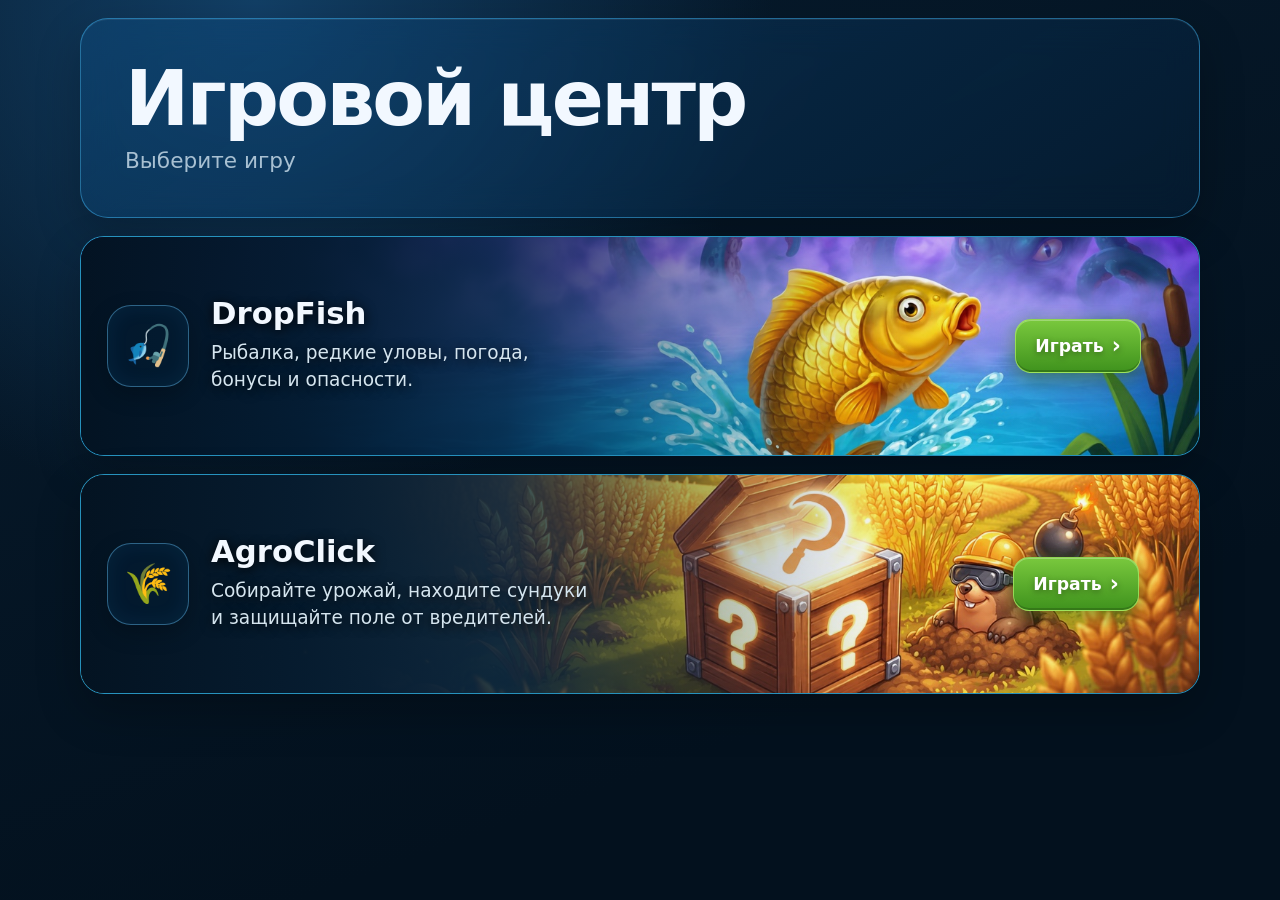
==== commit 20604de9: "Add files via upload" ====
--- a/index.html
+++ b/index.html
@@ -5,7 +5,7 @@
   <meta name="viewport" content="width=device-width, initial-scale=1, viewport-fit=cover" />
   <meta name="theme-color" content="#071b2d" />
   <title>Игровой центр</title>
-  <link rel="stylesheet" href="menu.css?v=1.47-menu-final" />
+  <link rel="stylesheet" href="menu.css?v=1.48-menu-compact" />
   <script src="https://telegram.org/js/telegram-web-app.js"></script>
 </head>
 <body>
--- a/menu.css
+++ b/menu.css
@@ -59,7 +59,7 @@
   border-radius: 24px;
   padding: 24px 26px;
   display: grid;
-  grid-template-columns: auto minmax(300px, 460px) 1fr auto;
+  grid-template-columns: auto minmax(300px, 420px) 1fr auto;
   align-items: center;
   gap: 22px;
   color: inherit;
@@ -85,8 +85,8 @@
   background-size: cover;
   opacity: 1;
 }
-.game-card--dropfish .game-card-art { background-image: url("./assets/menu/dropfish-card.jpg?v=1.47"); }
-.game-card--agroclick .game-card-art { background-image: url("./assets/menu/agroclick-card.jpg?v=1.47"); }
+.game-card--dropfish .game-card-art { background-image: url("./assets/menu/dropfish-card.jpg?v=1.48"); background-position: 46% center; }
+.game-card--agroclick .game-card-art { background-image: url("./assets/menu/agroclick-card.jpg?v=1.48"); background-position: 56% center; }
 .game-card-shade {
   z-index: -2;
   background:
@@ -125,16 +125,16 @@
 .play-mark {
   justify-self: end;
   align-self: center;
-  min-width: 164px;
-  min-height: 76px;
-  padding: 0 26px;
+  min-width: 126px;
+  min-height: 54px;
+  padding: 0 18px;
   display: inline-flex;
   align-items: center;
   justify-content: center;
-  gap: 12px;
-  border-radius: 20px;
+  gap: 8px;
+  border-radius: 16px;
   color: #fff;
-  font-size: clamp(1.2rem, 2vw, 1.75rem);
+  font-size: clamp(1rem, 1.35vw, 1.22rem);
   font-weight: 850;
   white-space: nowrap;
   background: linear-gradient(180deg, var(--green-1), var(--green-2));
@@ -146,7 +146,9 @@
     0 0 18px rgba(118,201,54,.2);
   text-shadow: 0 2px 6px rgba(0,0,0,.36);
 }
-.play-mark b { font-size: 1.7em; line-height: .7; }
+.play-mark b { font-size: 1.28em; line-height: .7; }
+.game-card--dropfish .play-mark { margin-right: 10px; }
+.game-card--agroclick .play-mark { margin-right: 12px; }
 .game-card:hover .play-mark,
 .game-card:focus-visible .play-mark { filter: brightness(1.08); transform: translateY(-1px); }
 
@@ -167,7 +169,7 @@
       rgba(5,38,66,.08) 100%);
   }
   .game-icon { width: 68px; height: 68px; border-radius: 20px; font-size: 2rem; }
-  .play-mark { min-width: 124px; min-height: 62px; padding: 0 20px; border-radius: 17px; }
+  .play-mark { min-width: 114px; min-height: 48px; padding: 0 16px; border-radius: 14px; font-size: 1rem; }
 }
 
 @media (max-width: 580px) {
@@ -198,11 +200,11 @@
   .play-mark {
     grid-column: 2;
     justify-self: start;
-    min-width: 112px;
-    min-height: 48px;
-    padding: 0 16px;
-    border-radius: 15px;
-    font-size: 1rem;
+    min-width: 104px;
+    min-height: 42px;
+    padding: 0 14px;
+    border-radius: 13px;
+    font-size: .95rem;
   }
 }
 
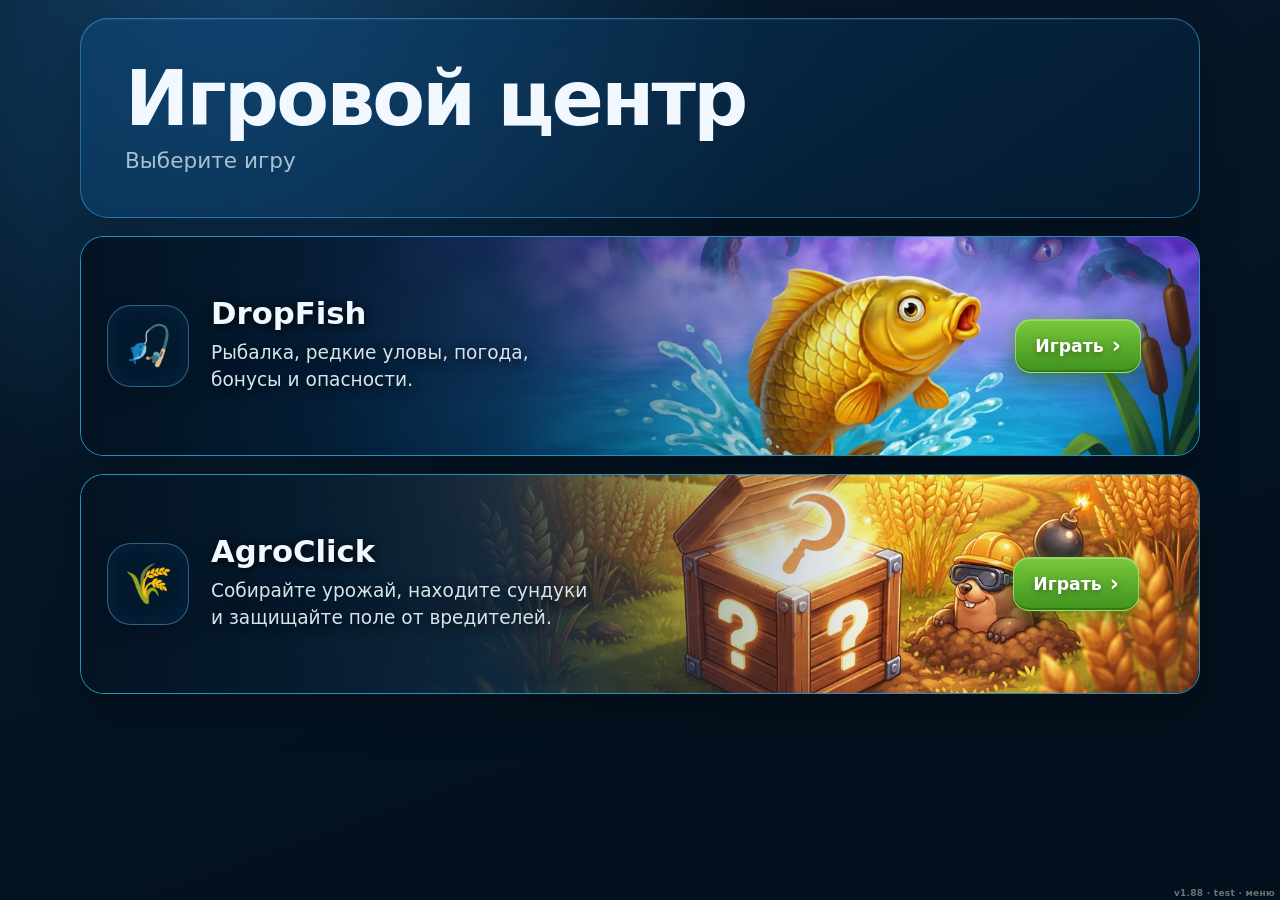
==== commit f9ca6bd5: "Add files via upload" ====
--- a/index.html
+++ b/index.html
@@ -5,8 +5,23 @@
   <meta name="viewport" content="width=device-width, initial-scale=1, viewport-fit=cover" />
   <meta name="theme-color" content="#071b2d" />
   <title>Игровой центр</title>
-  <link rel="stylesheet" href="menu.css?v=1.48-menu-compact" />
-  <script src="https://telegram.org/js/telegram-web-app.js"></script>
+  <link rel="stylesheet" href="menu.css?v=1.61-hub-cache" />
+  <script>
+  /* Telegram SDK грузим ТОЛЬКО внутри Telegram. В обычном браузере он не нужен,
+     а его синхронная загрузка блокировала отрисовку страницы на минуты, если
+     telegram.org недоступен (блокировки/медленная сеть). Внутри Telegram
+     поведение прежнее: тот же блокирующий тег, тот же порядок выполнения. */
+  (function () {
+    var q = (location.hash || '') + (location.search || '');
+    var inTG = /tgWebApp/i.test(q) ||
+               typeof window.TelegramWebviewProxy !== 'undefined' ||
+               (window.external && 'notify' in window.external) ||
+               /Telegram/i.test(navigator.userAgent);
+    if (inTG) {
+      document.write('<scr' + 'ipt src="https://telegram.org/js/telegram-web-app.js"><\/scr' + 'ipt>');
+    }
+  })();
+  </script>
 </head>
 <body>
   <main class="portal-shell">
@@ -40,5 +55,17 @@
     </section>
   </main>
   <script>const tg=window.Telegram?.WebApp;if(tg){tg.ready();tg.expand();}</script>
+
+  <div id="buildStamp" aria-hidden="true">v1.88 · test · меню</div>
+  <style>
+  #buildStamp {
+    position: fixed; right: 5px; z-index: 2147483000;
+    bottom: calc(2px + env(safe-area-inset-bottom, 0px));
+    font: 600 9px/1 system-ui, -apple-system, sans-serif;
+    letter-spacing: .03em; color: rgba(255,255,255,.42);
+    text-shadow: 0 1px 2px rgba(0,0,0,.5);
+    pointer-events: none; user-select: none;
+  }
+  </style>
 </body>
 </html>
